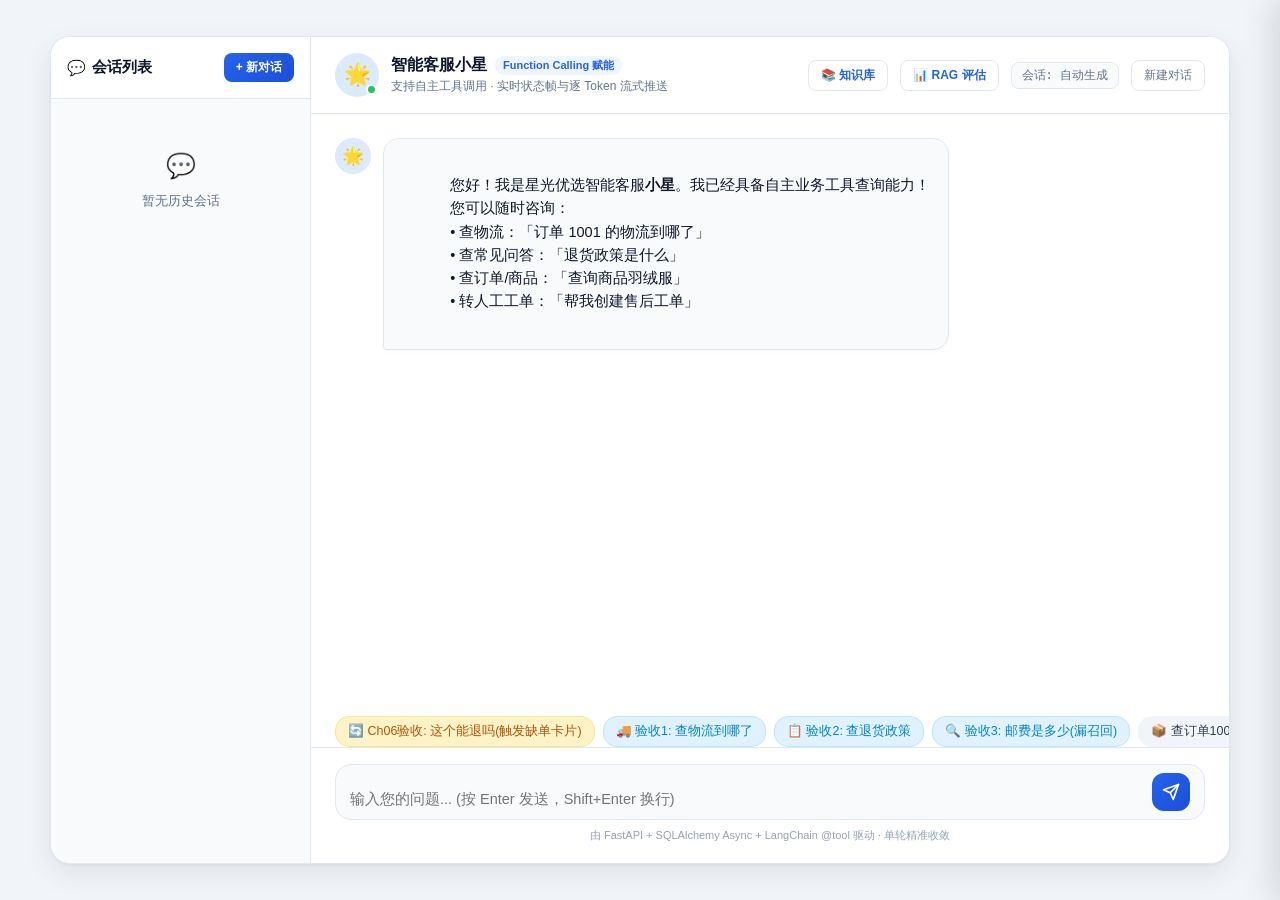
==== app/static/index.html @ e86d6a38 "fix(ui): use bot avatar for historical assistant messages in sidebar reload" ====
<!DOCTYPE html>
<html lang="zh-CN">
<head>
  <meta charset="UTF-8">
  <meta name="viewport" content="width=device-width, initial-scale=1.0">
  <title>星光优选 - 智能客服小星</title>
  <style>
    :root {
      --primary: #2563eb;
      --primary-gradient: linear-gradient(135deg, #2563eb 0%, #1d4ed8 100%);
      --user-bubble: linear-gradient(135deg, #3b82f6 0%, #1d4ed8 100%);
      --bg-color: #f1f5f9;
      --card-bg: #ffffff;
      --text-main: #0f172a;
      --text-muted: #64748b;
      --border-color: #e2e8f0;
      --avatar-bot: #dbeafe;
      --avatar-user: #e0e7ff;
    }

    * {
      box-sizing: border-box;
      margin: 0;
      padding: 0;
    }

    body {
      font-family: -apple-system, BlinkMacSystemFont, "Segoe UI", Roboto, "Helvetica Neue", Arial, sans-serif;
      background-color: var(--bg-color);
      color: var(--text-main);
      display: flex;
      justify-content: center;
      align-items: center;
      min-height: 100vh;
      padding: 16px;
    }

    /* 聊天主视窗容器 - Flex 双栏弹性结构 */
    .chat-card {
      width: 100%;
      max-width: 1180px;
      height: 92vh;
      background: var(--card-bg);
      border-radius: 20px;
      box-shadow: 0 10px 30px rgba(0, 0, 0, 0.08), 0 1px 3px rgba(0, 0, 0, 0.05);
      display: flex;
      flex-direction: row;
      overflow: hidden;
      border: 1px solid var(--border-color);
    }

    /* 左侧会话侧栏 */
    .session-sidebar {
      width: 260px;
      min-width: 260px;
      max-width: 260px;
      height: 100%;
      background: #f8fafc;
      border-right: 1px solid var(--border-color);
      display: flex;
      flex-direction: column;
      overflow: hidden;
    }

    .sidebar-header {
      padding: 16px;
      background: #ffffff;
      border-bottom: 1px solid var(--border-color);
      display: flex;
      align-items: center;
      justify-content: space-between;
      gap: 8px;
    }

    .sidebar-title {
      font-size: 15px;
      font-weight: 700;
      color: var(--text-main);
      display: flex;
      align-items: center;
      gap: 6px;
    }

    .btn-new-chat {
      background: var(--primary-gradient);
      color: #ffffff;
      border: none;
      padding: 6px 12px;
      border-radius: 8px;
      font-size: 12px;
      font-weight: 600;
      cursor: pointer;
      display: inline-flex;
      align-items: center;
      gap: 4px;
      transition: all 0.2s ease;
      white-space: nowrap;
    }

    .btn-new-chat:hover {
      opacity: 0.92;
      transform: translateY(-1px);
    }

    .session-list {
      flex: 1;
      overflow-y: auto;
      padding: 12px 10px;
      display: flex;
      flex-direction: column;
      gap: 8px;
    }

    .session-item {
      padding: 10px 12px;
      border-radius: 10px;
      background: #ffffff;
      border: 1px solid var(--border-color);
      cursor: pointer;
      transition: all 0.2s ease;
      display: flex;
      flex-direction: column;
      gap: 5px;
      user-select: none;
    }

    .session-item:hover {
      border-color: #cbd5e1;
      background: #f1f5f9;
    }

    .session-item.active {
      border-color: var(--primary);
      background: #eff6ff;
      box-shadow: 0 0 0 1.5px var(--primary);
    }

    .session-item-header {
      display: flex;
      align-items: center;
      justify-content: space-between;
      gap: 6px;
    }

    .session-item-title {
      font-size: 13px;
      font-weight: 600;
      color: var(--text-main);
      overflow: hidden;
      text-overflow: ellipsis;
      white-space: nowrap;
      flex: 1;
    }

    .session-item.active .session-item-title {
      color: var(--primary);
    }

    .summary-badge {
      display: inline-flex;
      align-items: center;
      font-size: 10.5px;
      padding: 1px 5px;
      background: #fef3c7;
      color: #b45309;
      border: 1px solid #fde68a;
      border-radius: 4px;
      font-weight: 600;
      white-space: nowrap;
    }

    .session-item-time {
      font-size: 11px;
      color: var(--text-muted);
      display: flex;
      align-items: center;
      justify-content: space-between;
    }

    .session-empty-hint {
      text-align: center;
      color: var(--text-muted);
      font-size: 12.5px;
      padding: 36px 12px;
      line-height: 1.6;
    }

    /* 右侧主聊天视窗 */
    .chat-main {
      flex: 1;
      min-width: 0;
      display: flex;
      flex-direction: column;
      height: 100%;
      overflow: hidden;
      background: var(--card-bg);
    }

    @media (max-width: 768px) {
      .session-sidebar {
        display: none;
      }
    }

    /* 顶栏 Header */
    .chat-header {
      padding: 16px 24px;
      background: #ffffff;
      border-bottom: 1px solid var(--border-color);
      display: flex;
      align-items: center;
      justify-content: space-between;
      z-index: 10;
    }

    .bot-info {
      display: flex;
      align-items: center;
      gap: 12px;
    }

    .avatar-wrapper {
      position: relative;
    }

    .avatar {
      width: 44px;
      height: 44px;
      border-radius: 50%;
      background: var(--avatar-bot);
      display: flex;
      align-items: center;
      justify-content: center;
      font-size: 22px;
      user-select: none;
    }

    .online-indicator {
      position: absolute;
      bottom: 2px;
      right: 2px;
      width: 11px;
      height: 11px;
      background: #22c55e;
      border: 2px solid #ffffff;
      border-radius: 50%;
    }

    .title-area h1 {
      font-size: 16px;
      font-weight: 700;
      color: var(--text-main);
      display: flex;
      align-items: center;
      gap: 8px;
    }

    .badge {
      font-size: 11px;
      background: #eff6ff;
      color: var(--primary);
      padding: 2px 8px;
      border-radius: 12px;
      font-weight: 600;
    }

    .status-text {
      font-size: 12px;
      color: var(--text-muted);
      margin-top: 2px;
    }

    .header-actions {
      display: flex;
      align-items: center;
      gap: 12px;
    }

    .session-badge {
      font-size: 12px;
      color: var(--text-muted);
      background: #f8fafc;
      padding: 4px 10px;
      border-radius: 8px;
      border: 1px solid var(--border-color);
      font-family: monospace;
    }

    .btn-reset {
      background: transparent;
      border: 1px solid var(--border-color);
      color: var(--text-muted);
      padding: 6px 12px;
      border-radius: 8px;
      font-size: 12px;
      cursor: pointer;
      transition: all 0.2s;
    }

    .btn-reset:hover {
      background: #f1f5f9;
      color: #ef4444;
      border-color: #fca5a5;
    }

    /* 消息流区域 */
    .chat-messages {
      flex: 1;
      padding: 24px;
      overflow-y: auto;
      display: flex;
      flex-direction: column;
      gap: 20px;
      scroll-behavior: smooth;
    }

    /* 气泡组件 */
    .msg-row {
      display: flex;
      gap: 12px;
      max-width: 85%;
      animation: fadeIn 0.25s ease-out forwards;
    }

    .msg-row.user {
      align-self: flex-end;
      flex-direction: row-reverse;
    }

    .msg-row.bot {
      align-self: flex-start;
    }

    .msg-content {
      padding: 12px 18px;
      border-radius: 16px;
      font-size: 14.5px;
      line-height: 1.6;
      word-break: break-word;
      white-space: pre-wrap;
      position: relative;
    }

    .msg-row.user .msg-content {
      background: var(--user-bubble);
      color: #ffffff;
      border-bottom-right-radius: 4px;
      box-shadow: 0 4px 12px rgba(37, 99, 235, 0.2);
    }

    .msg-row.bot .msg-content {
      background: #f8fafc;
      color: var(--text-main);
      border: 1px solid #e2e8f0;
      border-bottom-left-radius: 4px;
      box-shadow: 0 2px 6px rgba(0, 0, 0, 0.02);
      min-width: 160px;
    }

    /* 工具轨迹徽章 Tool Badges */
    .tool-badge-container {
      margin-bottom: 10px;
    }

    .tool-badge {
      display: inline-flex;
      align-items: center;
      gap: 6px;
      font-size: 12px;
      padding: 4px 10px;
      border-radius: 20px;
      font-weight: 500;
      transition: all 0.3s ease;
    }

    .tool-badge.loading {
      background: #eff6ff;
      color: #1d4ed8;
      border: 1px solid #bfdbfe;
      animation: pulseGlow 1.5s infinite alternate;
    }

    .tool-badge.completed {
      background: #f0fdf4;
      color: #166534;
      border: 1px solid #bbf7d0;
    }

    .tool-badge.failed {
      background: #fef2f2;
      color: #991b1b;
      border: 1px solid #fecaca;
    }

    .tool-spinner {
      width: 12px;
      height: 12px;
      border: 2px solid #bfdbfe;
      border-top-color: #2563eb;
      border-radius: 50%;
      animation: spin 0.8s linear infinite;
    }

    @keyframes spin {
      to { transform: rotate(360deg); }
    }

    @keyframes pulseGlow {
      from { box-shadow: 0 0 0 0 rgba(59, 130, 246, 0.2); }
      to { box-shadow: 0 0 8px 2px rgba(59, 130, 246, 0.3); }
    }

    /* 打字机光标效果 */
    .typing-cursor {
      display: inline-block;
      width: 2px;
      height: 15px;
      vertical-align: -2px;
      background: var(--primary);
      margin-left: 3px;
      animation: blink 0.8s infinite;
    }

    @keyframes blink {
      0%, 100% { opacity: 1; }
      50% { opacity: 0; }
    }

    @keyframes fadeIn {
      from { opacity: 0; transform: translateY(6px); }
      to { opacity: 1; transform: translateY(0); }
    }

    /* 思考中小圆点动画 */
    .typing-indicator {
      display: inline-flex;
      align-items: center;
      gap: 4px;
      padding: 4px 8px;
    }

    .typing-indicator span {
      width: 6px;
      height: 6px;
      background: #94a3b8;
      border-radius: 50%;
      animation: bounce 1.2s infinite ease-in-out;
    }

    .typing-indicator span:nth-child(2) { animation-delay: 0.2s; }
    .typing-indicator span:nth-child(3) { animation-delay: 0.4s; }

    @keyframes bounce {
      0%, 80%, 100% { transform: translateY(0); }
      40% { transform: translateY(-6px); }
    }

    /* 快捷提问胶囊 */
    .quick-chips-container {
      padding: 8px 24px 0;
      display: flex;
      gap: 8px;
      overflow-x: auto;
      scrollbar-width: none;
    }
    .quick-chips-container::-webkit-scrollbar { display: none; }

    .chip-btn {
      background: #f1f5f9;
      color: #334155;
      font-size: 12.5px;
      padding: 6px 12px;
      border-radius: 14px;
      border: 1px solid transparent;
      cursor: pointer;
      white-space: nowrap;
      transition: all 0.2s;
    }

    .chip-btn:hover {
      background: #e2e8f0;
      border-color: #cbd5e1;
      color: var(--primary);
    }

    .chip-btn.highlight {
      background: #e0f2fe;
      border-color: #bae6fd;
      color: #0284c7;
      font-weight: 500;
    }

    /* 底部输入框 */
    .chat-footer {
      padding: 16px 24px 20px;
      background: #ffffff;
      border-top: 1px solid var(--border-color);
    }

    .input-wrapper {
      display: flex;
      align-items: flex-end;
      gap: 12px;
      background: #f8fafc;
      border: 1.5px solid var(--border-color);
      border-radius: 16px;
      padding: 8px 14px;
      transition: border-color 0.2s, box-shadow 0.2s;
    }

    .input-wrapper:focus-within {
      border-color: var(--primary);
      box-shadow: 0 0 0 3px rgba(37, 99, 235, 0.12);
      background: #ffffff;
    }

    textarea#user-input {
      flex: 1;
      border: none;
      background: transparent;
      outline: none;
      font-size: 14.5px;
      line-height: 1.5;
      max-height: 120px;
      resize: none;
      color: var(--text-main);
      font-family: inherit;
    }

    button#btn-send {
      background: var(--primary-gradient);
      color: #ffffff;
      border: none;
      border-radius: 12px;
      width: 38px;
      height: 38px;
      display: flex;
      align-items: center;
      justify-content: center;
      cursor: pointer;
      transition: transform 0.15s, opacity 0.2s;
      flex-shrink: 0;
    }

    button#btn-send:hover:not(:disabled) {
      transform: translateY(-1px);
    }

    button#btn-send:disabled {
      opacity: 0.5;
      cursor: not-allowed;
    }

    .footer-tip {
      font-size: 11px;
      color: #94a3b8;
      margin-top: 8px;
      text-align: center;
    }

    /* 引用角标 */
    .cite-pill {
      display: inline-flex;
      align-items: center;
      justify-content: center;
      font-size: 11px;
      line-height: 1.2;
      padding: 1px 5px;
      margin: 0 2px;
      border-radius: 4px;
      background: #eff6ff;
      color: var(--primary);
      border: 1px solid #bfdbfe;
      font-weight: 600;
      cursor: pointer;
      vertical-align: super;
      transition: all 0.15s ease;
    }
    .cite-pill:hover {
      background: var(--primary);
      color: #ffffff;
      border-color: #1d4ed8;
      transform: translateY(-1px);
    }

    /* 引用抽屉与蒙层 */
    .citation-overlay {
      position: fixed;
      top: 0;
      left: 0;
      width: 100vw;
      height: 100vh;
      background: rgba(15, 23, 42, 0.4);
      backdrop-filter: blur(4px);
      z-index: 100;
      opacity: 0;
      visibility: hidden;
      transition: opacity 0.25s ease, visibility 0.25s ease;
    }
    .citation-overlay.open {
      opacity: 1;
      visibility: visible;
    }

    .citation-drawer {
      position: fixed;
      top: 0;
      right: 0;
      width: 100%;
      max-width: 440px;
      height: 100vh;
      background: #ffffff;
      box-shadow: -8px 0 30px rgba(0, 0, 0, 0.12);
      z-index: 101;
      transform: translateX(100%);
      transition: transform 0.3s cubic-bezier(0.16, 1, 0.3, 1);
      display: flex;
      flex-direction: column;
      overflow: hidden;
    }
    .citation-drawer.open {
      transform: translateX(0);
    }

    .drawer-header {
      padding: 18px 20px;
      border-bottom: 1px solid var(--border-color);
      display: flex;
      align-items: center;
      justify-content: space-between;
      background: #f8fafc;
    }
    .drawer-title {
      display: flex;
      align-items: center;
      gap: 8px;
    }
    .drawer-title h3 {
      font-size: 16px;
      font-weight: 700;
      color: var(--text-main);
    }
    .btn-drawer-close {
      background: transparent;
      border: none;
      font-size: 24px;
      color: var(--text-muted);
      cursor: pointer;
      line-height: 1;
      padding: 2px 6px;
      border-radius: 6px;
      transition: all 0.2s;
    }
    .btn-drawer-close:hover {
      background: #e2e8f0;
      color: var(--text-main);
    }

    .drawer-body {
      flex: 1;
      padding: 20px;
      overflow-y: auto;
      display: flex;
      flex-direction: column;
      gap: 16px;
    }

    .cite-card-section {
      background: #f8fafc;
      border: 1px solid var(--border-color);
      border-radius: 12px;
      padding: 14px;
    }
    .cite-badge-header {
      display: flex;
      align-items: center;
      justify-content: space-between;
      margin-bottom: 10px;
    }
    .cite-n-badge {
      display: inline-block;
      background: var(--primary);
      color: #ffffff;
      font-size: 12px;
      font-weight: 700;
      padding: 3px 10px;
      border-radius: 12px;
    }
    .cite-category-tag {
      font-size: 11px;
      background: #e0f2fe;
      color: #0369a1;
      padding: 2px 8px;
      border-radius: 8px;
      font-weight: 500;
    }
    .cite-meta-row {
      font-size: 12px;
      color: var(--text-muted);
      margin-bottom: 8px;
      display: flex;
      align-items: flex-start;
      gap: 6px;
      word-break: break-all;
    }
    .cite-meta-label {
      font-weight: 600;
      color: #475569;
      flex-shrink: 0;
    }
    .cite-text-block {
      background: #ffffff;
      border: 1px solid #e2e8f0;
      border-radius: 8px;
      padding: 10px 12px;
      font-size: 13.5px;
      line-height: 1.6;
      color: #1e293b;
      white-space: pre-wrap;
      word-break: break-word;
    }

    /* 满意度反馈栏 */
    .feedback-bar {
      display: flex;
      align-items: center;
      gap: 6px;
      margin-top: 10px;
      padding-top: 6px;
      border-top: 1px dashed #e2e8f0;
    }
    .btn-fb-thumb {
      background: #f1f5f9;
      border: 1px solid #e2e8f0;
      border-radius: 6px;
      padding: 3px 8px;
      font-size: 13px;
      cursor: pointer;
      transition: all 0.2s ease;
      display: inline-flex;
      align-items: center;
      justify-content: center;
      color: #475569;
    }
    .btn-fb-thumb:hover:not(:disabled) {
      background: #e2e8f0;
      transform: scale(1.08);
    }
    .btn-fb-thumb.active-up {
      background: #eff6ff;
      border-color: #3b82f6;
      color: #2563eb;
      font-weight: bold;
    }
    .btn-fb-thumb.active-down {
      background: #fef2f2;
      border-color: #f87171;
      color: #ef4444;
      font-weight: bold;
    }
    .btn-fb-thumb:disabled {
      cursor: default;
      opacity: 0.85;
    }
    .fb-tip {
      font-size: 11px;
      color: #94a3b8;
      margin-left: 6px;
      transition: opacity 0.2s ease;
    }

    /* 建议操作按钮容器与解耦按钮 */
    .action-buttons-container {
      display: flex;
      gap: 8px;
      margin-top: 10px;
      flex-wrap: wrap;
    }

    .btn-action {
      display: inline-flex;
      align-items: center;
      gap: 6px;
      padding: 6px 14px;
      border-radius: 16px;
      font-size: 13px;
      font-weight: 500;
      cursor: pointer;
      border: 1px solid transparent;
      transition: all 0.2s ease;
      user-select: none;
    }

    .btn-action-agent {
      background: #eff6ff;
      color: #2563eb;
      border-color: #bfdbfe;
    }

    .btn-action-agent:hover:not(:disabled) {
      background: #dbeafe;
      border-color: #93c5fd;
      transform: translateY(-1px);
      box-shadow: 0 2px 6px rgba(37, 99, 235, 0.15);
    }

    .btn-action-ticket {
      background: #f0fdf4;
      color: #16a34a;
      border-color: #bbf7d0;
    }

    .btn-action-ticket:hover:not(:disabled) {
      background: #dcfce7;
      border-color: #86efac;
      transform: translateY(-1px);
      box-shadow: 0 2px 6px rgba(22, 163, 74, 0.15);
    }

    .btn-action.btn-disabled,
    .btn-action:disabled {
      opacity: 0.55;
      cursor: not-allowed;
      pointer-events: none;
      transform: none !important;
      box-shadow: none !important;
    }

    .btn-action-refund {
      background: #fff7ed;
      color: #c2410c;
      border-color: #ffedd5;
    }

    .btn-action-refund:hover:not(:disabled) {
      background: #ffedd5;
      border-color: #fed7aa;
      transform: translateY(-1px);
      box-shadow: 0 2px 6px rgba(194, 65, 12, 0.15);
    }

    /* 订单选择卡片容器 */
    .order-selector-container {
      display: flex;
      flex-direction: column;
      gap: 8px;
      margin: 10px 0 6px 0;
      animation: fadeIn 0.25s ease-out forwards;
    }

    .order-cards-list {
      display: flex;
      flex-direction: column;
      gap: 8px;
    }

    .order-card-item {
      background: #ffffff;
      border: 1.5px solid #e2e8f0;
      border-radius: 12px;
      padding: 10px 14px;
      cursor: pointer;
      transition: all 0.2s cubic-bezier(0.4, 0, 0.2, 1);
      display: flex;
      justify-content: space-between;
      align-items: center;
      text-align: left;
      box-shadow: 0 1px 3px rgba(0, 0, 0, 0.02);
      user-select: none;
    }

    .order-card-item:hover:not(.disabled) {
      border-color: var(--primary);
      background: #f8faff;
      transform: translateY(-1px);
      box-shadow: 0 4px 12px rgba(37, 99, 235, 0.08);
    }

    .order-card-item.selected {
      border-color: #2563eb;
      background: #eff6ff;
      cursor: default;
      box-shadow: 0 0 0 2px rgba(37, 99, 235, 0.15);
    }

    .order-card-item.disabled {
      opacity: 0.55;
      cursor: not-allowed;
      pointer-events: none;
      background: #f8fafc;
    }

    .order-card-left {
      display: flex;
      flex-direction: column;
      gap: 3px;
    }

    .order-card-header {
      display: flex;
      align-items: center;
      gap: 8px;
    }

    .order-card-id {
      font-family: monospace;
      font-weight: 700;
      font-size: 13px;
      color: #1e293b;
      background: #f1f5f9;
      padding: 1px 6px;
      border-radius: 6px;
    }

    .order-card-tag {
      font-size: 11px;
      padding: 1px 7px;
      border-radius: 10px;
      font-weight: 600;
    }
    .order-tag-shipped { background: #dbeafe; color: #1e40af; }
    .order-tag-pending { background: #fef3c7; color: #92400e; }
    .order-tag-completed { background: #dcfce7; color: #166534; }
    .order-tag-default { background: #f1f5f9; color: #475569; }

    .order-card-title {
      font-size: 14px;
      font-weight: 600;
      color: #0f172a;
    }

    .order-card-time {
      font-size: 11px;
      color: #94a3b8;
    }

    .order-card-right {
      display: flex;
      flex-direction: column;
      align-items: flex-end;
      gap: 6px;
    }

    .order-card-price {
      font-size: 14px;
      font-weight: 700;
      color: #dc2626;
    }

    .btn-select-order {
      font-size: 12px;
      padding: 3px 10px;
      border-radius: 10px;
      background: #eff6ff;
      color: var(--primary);
      border: 1px solid #bfdbfe;
      cursor: pointer;
      font-weight: 500;
      transition: all 0.15s ease;
    }
    .order-card-item:hover:not(.disabled) .btn-select-order {
      background: var(--primary);
      color: #ffffff;
      border-color: var(--primary);
    }
    .order-card-item.selected .btn-select-order {
      background: #22c55e;
      color: #ffffff;
      border-color: #22c55e;
    }

    /* 退款弹窗 Modal */
    .refund-modal-overlay {
      position: fixed;
      top: 0;
      left: 0;
      width: 100vw;
      height: 100vh;
      background: rgba(15, 23, 42, 0.45);
      backdrop-filter: blur(4px);
      z-index: 120;
      display: flex;
      align-items: center;
      justify-content: center;
      opacity: 0;
      visibility: hidden;
      transition: opacity 0.25s ease, visibility 0.25s ease;
    }

    .refund-modal-overlay.open {
      opacity: 1;
      visibility: visible;
    }

    .refund-modal {
      background: #ffffff;
      border-radius: 18px;
      width: 90%;
      max-width: 480px;
      box-shadow: 0 20px 40px rgba(0, 0, 0, 0.18);
      overflow: hidden;
      transform: translateY(12px) scale(0.97);
      transition: transform 0.25s cubic-bezier(0.16, 1, 0.3, 1);
      border: 1px solid var(--border-color);
    }

    .refund-modal-overlay.open .refund-modal {
      transform: translateY(0) scale(1);
    }

    .refund-modal-header {
      padding: 16px 20px;
      background: #f8fafc;
      border-bottom: 1px solid var(--border-color);
      display: flex;
      align-items: center;
      justify-content: space-between;
    }

    .refund-modal-title {
      font-size: 16px;
      font-weight: 700;
      color: #0f172a;
      display: flex;
      align-items: center;
      gap: 8px;
    }

    .refund-modal-body {
      padding: 20px;
      display: flex;
      flex-direction: column;
      gap: 16px;
    }

    .refund-form-group {
      display: flex;
      flex-direction: column;
      gap: 6px;
    }

    .refund-form-label {
      font-size: 13px;
      font-weight: 600;
      color: #334155;
    }

    .refund-form-input, .refund-form-select, .refund-form-textarea {
      width: 100%;
      padding: 9px 12px;
      border: 1.5px solid var(--border-color);
      border-radius: 10px;
      font-size: 14px;
      color: var(--text-main);
      background: #ffffff;
      outline: none;
      font-family: inherit;
      transition: border-color 0.2s, box-shadow 0.2s;
    }

    .refund-form-input:focus, .refund-form-select:focus, .refund-form-textarea:focus {
      border-color: var(--primary);
      box-shadow: 0 0 0 3px rgba(37, 99, 235, 0.12);
    }

    .refund-form-input:disabled, .refund-form-input[readonly] {
      background: #f1f5f9;
      color: #475569;
      cursor: default;
    }

    .refund-modal-footer {
      padding: 14px 20px;
      background: #f8fafc;
      border-top: 1px solid var(--border-color);
      display: flex;
      justify-content: flex-end;
      gap: 10px;
    }

    .btn-modal-cancel {
      padding: 7px 16px;
      border-radius: 10px;
      border: 1px solid var(--border-color);
      background: #ffffff;
      color: #64748b;
      font-size: 13.5px;
      cursor: pointer;
      transition: background 0.15s;
    }
    .btn-modal-cancel:hover {
      background: #f1f5f9;
      color: #334155;
    }

    .btn-modal-submit {
      padding: 7px 18px;
      border-radius: 10px;
      border: none;
      background: var(--primary-gradient);
      color: #ffffff;
      font-size: 13.5px;
      font-weight: 600;
      cursor: pointer;
      transition: opacity 0.15s, transform 0.15s;
    }
    .btn-modal-submit:hover:not(:disabled) {
      transform: translateY(-1px);
    }
    .btn-modal-submit:disabled {
      opacity: 0.6;
      cursor: not-allowed;
    }

    /* 系统通知提示 (居中浅灰) */
    .msg-row.system-hint {
      align-self: center;
      justify-content: center;
      max-width: 90%;
      margin: 4px 0;
    }

    .system-msg {
      font-size: 12px;
      color: #64748b;
      background: #f1f5f9;
      padding: 6px 16px;
      border-radius: 14px;
      border: 1px solid #e2e8f0;
      text-align: center;
      display: inline-block;
      line-height: 1.5;
    }
  </style>
</head>
<body>

  <div class="chat-card">
    <!-- 左侧会话侧栏 -->
    <aside class="session-sidebar" id="session-sidebar">
      <div class="sidebar-header">
        <div class="sidebar-title">
          <span>💬</span>
          <span>会话列表</span>
        </div>
        <button type="button" class="btn-new-chat" id="btnNewChat" title="开启新对话">+ 新对话</button>
      </div>
      <div class="session-list" id="sessionList">
        <div class="session-empty-hint">
          <div style="font-size:24px; margin-bottom:6px;">💬</div>
          暂无历史会话
        </div>
      </div>
    </aside>

    <!-- 右侧主聊天面板 -->
    <div class="chat-main">
      <!-- 头部信息 -->
      <header class="chat-header">
        <div class="bot-info">
          <div class="avatar-wrapper">
            <div class="avatar">🌟</div>
            <div class="online-indicator"></div>
          </div>
          <div class="title-area">
            <h1>智能客服小星 <span class="badge">Function Calling 赋能</span></h1>
            <div class="status-text">支持自主工具调用 · 实时状态帧与逐 Token 流式推送</div>
          </div>
        </div>
        <div class="header-actions">
          <a href="/kb" class="btn-reset" style="text-decoration:none; display:inline-flex; align-items:center; gap:4px; color:var(--primary); font-weight:600;" title="知识库管理工作台">📚 知识库</a>
          <a href="/rag-eval" class="btn-reset" style="text-decoration:none; display:inline-flex; align-items:center; gap:4px; color:var(--primary); font-weight:600;" title="RAG 质量评估工作台">📊 RAG 评估</a>
          <div class="session-badge" id="session-display">会话: 自动生成</div>
          <button class="btn-reset" id="btn-clear" title="开启全新会话">新建对话</button>
        </div>
      </header>

      <!-- 消息滚动流 -->
      <main class="chat-messages" id="messages-container">
        <!-- 欢迎卡片 -->
        <div class="msg-row bot">
          <div class="avatar" style="width:36px; height:36px; font-size:18px;">🌟</div>
          <div class="msg-content">
            您好！我是星光优选智能客服<strong>小星</strong>。我已经具备自主业务工具查询能力！
            您可以随时咨询：
            • 查物流：「订单 1001 的物流到哪了」
            • 查常见问答：「退货政策是什么」
            • 查订单/商品：「查询商品羽绒服」
            • 转人工工单：「帮我创建售后工单」
          </div>
        </div>
      </main>

      <!-- 快捷提问胶囊 -->
      <div class="quick-chips-container">
        <button class="chip-btn highlight" style="background:#fef3c7; border-color:#fde68a; color:#b45309;" onclick="sendQuickText('这个能退吗')">🔄 Ch06验收: 这个能退吗(触发缺单卡片)</button>
        <button class="chip-btn highlight" onclick="sendQuickText('订单 1001 的物流到哪了')">🚚 验收1: 查物流到哪了</button>
        <button class="chip-btn highlight" onclick="sendQuickText('退货政策是什么')">📋 验收2: 查退货政策</button>
        <button class="chip-btn highlight" onclick="sendQuickText('邮费是多少')">🔍 验收3: 邮费是多少(漏召回)</button>
        <button class="chip-btn" onclick="sendQuickText('查询订单 1001 的信息')">📦 查订单1001</button>
        <button class="chip-btn" onclick="sendQuickText('帮我创建售后工单，手机收到后外壳有划痕')">🎫 创建售后工单</button>
        <button class="chip-btn highlight" onclick="sendQuickText('我要投诉')">⚠️ 验收4: 我要投诉(建议操作)</button>
      </div>

      <!-- 底部输入栏 -->
      <footer class="chat-footer">
        <div class="input-wrapper">
          <textarea id="user-input" rows="1" placeholder="输入您的问题... (按 Enter 发送，Shift+Enter 换行)"></textarea>
          <button id="btn-send" title="发送提问">
            <svg width="18" height="18" viewBox="0 0 24 24" fill="none" stroke="currentColor" stroke-width="2.2" stroke-linecap="round" stroke-linejoin="round">
              <line x1="22" y1="2" x2="11" y2="13"></line>
              <polygon points="22 2 15 22 11 13 2 9 22 2"></polygon>
            </svg>
          </button>
        </div>
        <div class="footer-tip">由 FastAPI + SQLAlchemy Async + LangChain @tool 驱动 · 单轮精准收敛</div>
      </footer>
    </div>
  </div>

  <!-- 引用溯源侧滑抽屉 -->
  <div class="citation-overlay" id="citation-overlay" onclick="closeCitationDrawer()"></div>
  <div class="citation-drawer" id="citation-drawer">
    <div class="drawer-header">
      <div class="drawer-title">
        <span style="font-size: 20px;">📖</span>
        <h3>知识引用溯源详情</h3>
      </div>
      <button class="btn-drawer-close" onclick="closeCitationDrawer()" title="关闭抽屉">&times;</button>
    </div>
    <div class="drawer-body" id="citation-drawer-body">
      <!-- 动态插入引用内容 -->
    </div>
  </div>

  <!-- 退款申请弹窗 Modal -->
  <div class="refund-modal-overlay" id="refund-modal-overlay" onclick="closeRefundModalOnOverlay(event)">
    <div class="refund-modal" onclick="event.stopPropagation()">
      <div class="refund-modal-header">
        <div class="refund-modal-title">
          <span>📝</span>
          <span>申请售后退款</span>
        </div>
        <button class="btn-drawer-close" onclick="closeRefundModal()">&times;</button>
      </div>
      <div class="refund-modal-body">
        <div class="refund-form-group">
          <label class="refund-form-label">关联退款订单号</label>
          <input type="text" id="refund-modal-order-id" class="refund-form-input" readonly value="1001">
        </div>
        <div class="refund-form-group">
          <label class="refund-form-label">退款原因 <span style="color:#ef4444;">*</span></label>
          <select id="refund-modal-reason" class="refund-form-select">
            <option value="7天无理由退货">7天无理由退货</option>
            <option value="商品质量问题/破损">商品质量问题/破损</option>
            <option value="少件/漏发/错发">少件/漏发/错发</option>
            <option value="尺码/规格不合">尺码/规格不合</option>
            <option value="物流停滞想退款">物流停滞想退款</option>
          </select>
        </div>
        <div class="refund-form-group">
          <label class="refund-form-label">补充说明 (可选)</label>
          <textarea id="refund-modal-notes" class="refund-form-textarea" rows="3" placeholder="请描述具体退款原因或商品情况..."></textarea>
        </div>
      </div>
      <div class="refund-modal-footer">
        <button type="button" class="btn-modal-cancel" onclick="closeRefundModal()">取消</button>
        <button type="button" class="btn-modal-submit" id="btn-refund-submit" onclick="submitRefundModal()">确认提交</button>
      </div>
    </div>
  </div>

  <script>
    let currentConversationId = null;
    let isStreaming = false;
    let currentRefundOrderId = null;
    let activeRefundBtn = null;

    const messagesContainer = document.getElementById('messages-container');
    const userInput = document.getElementById('user-input');
    const btnSend = document.getElementById('btn-send');
    const sessionDisplay = document.getElementById('session-display');
    const btnClear = document.getElementById('btn-clear');
    const btnNewChat = document.getElementById('btnNewChat');
    const sessionListEl = document.getElementById('sessionList');

    const defaultWelcomeHtml = `
      <div class="msg-row bot">
        <div class="avatar" style="width:36px; height:36px; font-size:18px;">🌟</div>
        <div class="msg-content">
          您好！我是星光优选智能客服<strong>小星</strong>。我已经具备自主业务工具查询能力！
          您可以随时咨询：
          • 查物流：「订单 1001 的物流到哪了」
          • 查常见问答：「退货政策是什么」
          • 查订单/商品：「查询商品羽绒服」
          • 转人工工单：「帮我创建售后工单」
        </div>
      </div>
    `;

    function createNewChat() {
      currentConversationId = null;
      currentRefundOrderId = null;
      activeRefundBtn = null;
      sessionDisplay.innerText = '会话: 自动生成';
      messagesContainer.innerHTML = `
        <div class="msg-row bot">
          <div class="avatar" style="width:36px; height:36px; font-size:18px;">🌟</div>
          <div class="msg-content">
            已开启全新会话！我是星光优选客服<strong>小星</strong>，请问有什么可以帮您？
          </div>
        </div>
      `;
      document.querySelectorAll('.session-item').forEach(item => item.classList.remove('active'));
      userInput.focus();
    }

    if (btnNewChat) {
      btnNewChat.addEventListener('click', createNewChat);
    }
    btnClear.addEventListener('click', createNewChat);

    // 自动调整输入框高度
    userInput.addEventListener('input', () => {
      userInput.style.height = 'auto';
      userInput.style.height = Math.min(userInput.scrollHeight, 120) + 'px';
    });

    // Enter 发送，Shift+Enter 换行
    userInput.addEventListener('keydown', (e) => {
      if (e.key === 'Enter' && !e.shiftKey) {
        e.preventDefault();
        sendMessage();
      }
    });

    btnSend.addEventListener('click', sendMessage);

    function formatSessionTime(isoString) {
      if (!isoString) return '';
      try {
        const d = new Date(isoString);
        if (isNaN(d.getTime())) return isoString;
        const now = new Date();
        const isToday = d.toDateString() === now.toDateString();
        const pad = (n) => n < 10 ? '0' + n : n;
        const timeStr = `${pad(d.getHours())}:${pad(d.getMinutes())}`;
        if (isToday) return timeStr;
        return `${pad(d.getMonth() + 1)}-${pad(d.getDate())} ${timeStr}`;
      } catch (e) {
        return isoString;
      }
    }

    async function loadSessions(activeId = null) {
      const sessionList = document.getElementById('sessionList');
      if (!sessionList) return;
      try {
        const res = await fetch('/api/conversations');
        if (!res.ok) {
          throw new Error('HTTP ' + res.status);
        }
        const sessions = await res.json();
        if (!sessions || sessions.length === 0) {
          sessionList.innerHTML = `
            <div class="session-empty-hint">
              <div style="font-size:24px; margin-bottom:6px;">💬</div>
              暂无历史会话
            </div>
          `;
          return;
        }

        const targetActiveId = activeId !== null ? activeId : currentConversationId;
        sessionList.innerHTML = sessions.map(s => {
          const isActive = targetActiveId && String(s.id) === String(targetActiveId);
          const title = escapeHtml(s.title || '新会话');
          const timeStr = formatSessionTime(s.updated_at || s.created_at);
          const summaryBadgeHtml = s.has_summary ? `<span class="summary-badge">[已摘要]</span>` : '';
          return `
            <div class="session-item ${isActive ? 'active' : ''}" data-id="${s.id}" onclick="selectSession(${s.id})">
              <div class="session-item-header">
                <span class="session-item-title" title="${title}">${title}</span>
                ${summaryBadgeHtml}
              </div>
              <div class="session-item-time">
                <span>#${s.id}</span>
                <span>${escapeHtml(timeStr)}</span>
              </div>
            </div>
          `;
        }).join('');
      } catch (err) {
        console.warn('获取历史会话失败，静默降级:', err);
        sessionList.innerHTML = `
          <div class="session-empty-hint">
            <div style="font-size:24px; margin-bottom:6px;">💬</div>
            暂无历史会话
          </div>
        `;
      }
    }

    async function selectSession(conversationId) {
      if (isStreaming) return;
      currentConversationId = conversationId;
      sessionDisplay.innerText = '会话: #' + conversationId;

      document.querySelectorAll('.session-item').forEach(item => {
        if (String(item.getAttribute('data-id')) === String(conversationId)) {
          item.classList.add('active');
        } else {
          item.classList.remove('active');
        }
      });

      messagesContainer.innerHTML = `
        <div class="msg-row system-hint">
          <div class="system-msg">正在加载会话 #${conversationId} 历史消息...</div>
        </div>
      `;

      try {
        const res = await fetch(`/api/conversations/${conversationId}/messages`);
        if (!res.ok) {
          throw new Error('HTTP ' + res.status);
        }
        const messages = await res.json();
        renderConversationMessages(messages);
      } catch (err) {
        console.warn('获取会话历史消息失败:', err);
        messagesContainer.innerHTML = `
          <div class="msg-row system-hint">
            <div class="system-msg">加载历史消息失败: ${escapeHtml(err.message)}</div>
          </div>
        `;
      } finally {
        userInput.focus();
      }
    }

    function renderConversationMessages(messages) {
      messagesContainer.innerHTML = '';
      if (!messages || messages.length === 0) {
        messagesContainer.innerHTML = defaultWelcomeHtml;
        return;
      }

      for (const m of messages) {
        if (m.role === 'user') {
          appendUserMessage(m.content || '');
        } else if (m.role === 'assistant') {
          if (m.tool_calls && Array.isArray(m.tool_calls) && m.tool_calls.length > 0) {
            for (const call of m.tool_calls) {
              const callName = call.name || '业务工具';
              const row = document.createElement('div');
              row.className = 'msg-row bot';
              row.innerHTML = `
                <div class="avatar" style="width:36px; height:36px; font-size:18px;">🌟</div>
                <div class="msg-content">
                  <div class="tool-badge-container">
                    <div class="tool-badge completed">
                      <span>📦 已调用工具: <strong>${escapeHtml(callName)}</strong></span>
                      <span style="opacity:0.8; font-size:11px;">[已执行]</span>
                    </div>
                  </div>
                </div>
              `;
              messagesContainer.appendChild(row);
            }
          }
          if (m.content) {
            appendAssistantMessage(m.content, '🌟');
          }
        } else if (m.role === 'tool') {
          const row = document.createElement('div');
          row.className = 'msg-row bot';
          row.innerHTML = `
            <div class="avatar" style="width:36px; height:36px; font-size:18px;">🔧</div>
            <div class="msg-content" style="background:#f1f5f9; font-family:monospace; font-size:12px;">
              <div style="font-weight:600; margin-bottom:4px; color:#475569;">⚙️ 工具返回结果:</div>
              <div style="white-space:pre-wrap; word-break:break-all;">${escapeHtml(m.content || '')}</div>
            </div>
          `;
          messagesContainer.appendChild(row);
        } else if (m.role === 'system') {
          appendSystemMessage(m.content || '');
        }
      }
      scrollToBottom();
    }

    function sendQuickText(text) {
      if (isStreaming) return;
      userInput.value = text;
      sendMessage();
    }

    function scrollToBottom() {
      messagesContainer.scrollTop = messagesContainer.scrollHeight;
    }

    function appendUserMessage(text) {
      const row = document.createElement('div');
      row.className = 'msg-row user';
      row.innerHTML = `<div class="msg-content">${escapeHtml(text)}</div>`;
      messagesContainer.appendChild(row);
      scrollToBottom();
    }

    function appendSystemMessage(text) {
      const row = document.createElement('div');
      row.className = 'msg-row system-hint';
      row.innerHTML = `<div class="system-msg">${escapeHtml(text)}</div>`;
      messagesContainer.appendChild(row);
      scrollToBottom();
    }

    function appendAssistantMessage(text, avatarChar = '🐱') {
      const row = document.createElement('div');
      row.className = 'msg-row bot';

      const avatar = document.createElement('div');
      avatar.className = 'avatar';
      avatar.style.cssText = 'width:36px; height:36px; font-size:18px;';
      avatar.innerText = avatarChar;

      const content = document.createElement('div');
      content.className = 'msg-content';
      content.innerHTML = `<div class="text-body">${renderContentWithCitations(text)}</div>`;

      row.appendChild(avatar);
      row.appendChild(content);
      messagesContainer.appendChild(row);
      scrollToBottom();
      return content;
    }

    function createBotPlaceholder() {
      const row = document.createElement('div');
      row.className = 'msg-row bot';

      const avatar = document.createElement('div');
      avatar.className = 'avatar';
      avatar.style.cssText = 'width:36px; height:36px; font-size:18px;';
      avatar.innerText = '🌟';

      const content = document.createElement('div');
      content.className = 'msg-content';
      content.innerHTML = `
        <div class="tool-badge-container" style="display:none;"></div>
        <div class="text-body">
          <span class="typing-indicator">
            <span></span><span></span><span></span>
          </span>
        </div>
      `;

      row.appendChild(avatar);
      row.appendChild(content);
      messagesContainer.appendChild(row);
      scrollToBottom();
      return content;
    }

    async function sendMessage() {
      const text = userInput.value.trim();
      if (!text || isStreaming) return;

      // 提取提问中可能包含的订单号 (如 退款订单: 1001 或 订单1001)
      const orderMatch = text.match(/\b(100[1-9])\b/);
      if (orderMatch) {
        currentRefundOrderId = orderMatch[1];
      }

      appendUserMessage(text);
      userInput.value = '';
      userInput.style.height = 'auto';

      isStreaming = true;
      btnSend.disabled = true;

      const botContentEl = createBotPlaceholder();
      const toolContainer = botContentEl.querySelector('.tool-badge-container');
      const textBody = botContentEl.querySelector('.text-body');

      let fullText = '';
      let hasReceivedFirstToken = false;

      try {
        const payload = {
          message: text
        };
        if (currentConversationId) {
          payload.conversation_id = currentConversationId;
        }

        const response = await fetch('/api/chat/stream', {
          method: 'POST',
          headers: {
            'Content-Type': 'application/json'
          },
          body: JSON.stringify(payload)
        });

        if (!response.ok) {
          throw new Error('网络请求异常: ' + response.statusText);
        }

        const reader = response.body.getReader();
        const decoder = new TextDecoder('utf-8');
        let buffer = '';

        while (true) {
          const { done, value } = await reader.read();
          if (done) break;

          buffer += decoder.decode(value, { stream: true });
          const parts = buffer.split('\n\n');
          buffer = parts.pop(); // 保留未闭合块

          for (const part of parts) {
            const trimmed = part.trim();
            if (!trimmed || !trimmed.startsWith('data:')) continue;

            const dataStr = trimmed.replace(/^data:\s*/, '');
            if (dataStr === '[DONE]') {
              break;
            }

            try {
              const data = JSON.parse(dataStr);

              // 记录会话 ID
              if (data.conversation_id) {
                const isNewConv = currentConversationId !== data.conversation_id;
                currentConversationId = data.conversation_id;
                sessionDisplay.innerText = '会话: #' + currentConversationId;
                if (isNewConv) {
                  loadSessions(currentConversationId);
                }
              }

              // 事件分流处理
              if (data.event_type === 'order_selector') {
                renderOrderSelectorCards(botContentEl, data.orders || []);
              } else if (data.event_type === 'citations') {
                botContentEl._citations = data.citations || [];
                console.log('Received citations snapshot:', botContentEl._citations);
              } else if (data.event_type === 'actions') {
                renderActionButtons(botContentEl, data.actions || []);
              } else if (data.event_type === 'tool_start') {
                toolContainer.style.display = 'block';
                const label = data.tool_label || data.tool_name;
                toolContainer.innerHTML = `
                  <div class="tool-badge loading">
                    <div class="tool-spinner"></div>
                    <span>⚡ 正在调用工具: <strong>${escapeHtml(label)}</strong> (${escapeHtml(data.tool_name)}) ...</span>
                  </div>
                `;
                scrollToBottom();
              } else if (data.event_type === 'tool_end') {
                toolContainer.style.display = 'block';
                const statusIcon = data.success ? '📦' : '⚠️';
                const statusText = data.success ? '调用成功' : '调用异常';
                const badgeClass = data.success ? 'completed' : 'failed';
                toolContainer.innerHTML = `
                  <div class="tool-badge ${badgeClass}">
                    <span>${statusIcon} 已调用工具: <strong>${escapeHtml(data.tool_name)}</strong></span>
                    <span style="opacity:0.8; font-size:11px;">[${statusText}]</span>
                  </div>
                `;
                scrollToBottom();
              } else if (data.event_type === 'text' || (!data.event_type && data.content)) {
                const chunk = data.content || '';
                if (chunk) {
                  if (!hasReceivedFirstToken) {
                    hasReceivedFirstToken = true;
                    textBody.innerHTML = ''; // 移除 loading 三个点
                  }
                  fullText += chunk;
                  textBody.innerHTML = renderContentWithCitations(fullText) + '<span class="typing-cursor"></span>';
                  scrollToBottom();
                }
              } else if (data.event_type === 'error' || data.error) {
                const errMsg = data.error || '未知异常';
                textBody.innerHTML = `<span style="color:#ef4444;">出错了: ${escapeHtml(errMsg)}</span>`;
                scrollToBottom();
              }
            } catch (err) {
              console.warn('解析 SSE 帧失败:', err, dataStr);
            }
          }
        }

        // 流结束，移除光标并渲染最终格式
        if (textBody) {
          textBody.innerHTML = renderContentWithCitations(fullText || (hasReceivedFirstToken ? '' : '抱歉，未能获取有效回复。'));
        }

        // 为 Bot 回复挂载左下角满意度反馈 (👍/👎 点亮锁定)
        if (fullText && !botContentEl.querySelector('.feedback-bar')) {
          const fbBar = document.createElement('div');
          fbBar.className = 'feedback-bar';
          fbBar.innerHTML = `
            <button type="button" class="btn-fb-thumb up" onclick="handleFeedback(this, 'up')" title="回答有帮助">👍 赞</button>
            <button type="button" class="btn-fb-thumb down" onclick="handleFeedback(this, 'down')" title="回答不准确">👎 踩</button>
            <span class="fb-tip"></span>
          `;
          botContentEl.appendChild(fbBar);
        }
        scrollToBottom();

      } catch (err) {
        textBody.innerHTML = `<span style="color:#ef4444;">请求失败: ${escapeHtml(err.message)}</span>`;
      } finally {
        isStreaming = false;
        btnSend.disabled = false;
        userInput.focus();
        loadSessions(currentConversationId);
      }
    }

    function renderActionButtons(botContentEl, actions) {
      if (!actions || !actions.length) return;

      let container = botContentEl.querySelector('.action-buttons-container');
      if (!container) {
        container = document.createElement('div');
        container.className = 'action-buttons-container';
        const fbBar = botContentEl.querySelector('.feedback-bar');
        if (fbBar) {
          botContentEl.insertBefore(container, fbBar);
        } else {
          botContentEl.appendChild(container);
        }
      } else {
        container.innerHTML = '';
      }

      for (const action of actions) {
        if (action === 'transfer_agent') {
          const btn = document.createElement('button');
          btn.type = 'button';
          btn.className = 'btn-action btn-action-agent';
          btn.innerHTML = '<span>👤</span><span>转人工</span>';
          btn.onclick = () => handleTransferAgent(btn);
          container.appendChild(btn);
        } else if (action === 'create_ticket') {
          const btn = document.createElement('button');
          btn.type = 'button';
          btn.className = 'btn-action btn-action-ticket';
          btn.innerHTML = '<span>🎫</span><span>建工单</span>';
          btn.onclick = () => handleCreateTicket(btn);
          container.appendChild(btn);
        } else if (action === 'apply_refund') {
          const btn = document.createElement('button');
          btn.type = 'button';
          btn.className = 'btn-action btn-action-refund';
          btn.innerHTML = '<span>📝</span><span>申请退款</span>';
          btn.onclick = () => openRefundModal(btn);
          container.appendChild(btn);
        }
      }
      scrollToBottom();
    }

    function handleTransferAgent(btn) {
      appendSystemMessage('已转接人工客服');
      appendAssistantMessage('您好，我是客服小猫，请问有什么可以帮您的 🐱', '🐱');
      btn.disabled = true;
      btn.classList.add('btn-disabled');
    }

    async function handleCreateTicket(btn) {
      const originalHtml = btn.innerHTML;
      btn.disabled = true;
      btn.innerHTML = '<span>⏳</span><span>创建中...</span>';

      try {
        const res = await fetch('/api/tickets', {
          method: 'POST',
          headers: {
            'Content-Type': 'application/json'
          },
          body: JSON.stringify({
            conversation_id: currentConversationId,
            description: '用户申请客服工单',
            ticket_type: '投诉'
          })
        });

        if (!res.ok) {
          const errData = await res.json().catch(() => ({}));
          throw new Error(errData.detail || ('HTTP ' + res.status));
        }

        const data = await res.json();
        appendSystemMessage(`已为您成功创建人工工单【${data.ticket_no}】，客服将在24小时内跟进处理。`);
        btn.innerHTML = '<span>✅</span><span>已建工单</span>';
        btn.classList.add('btn-disabled');
      } catch (err) {
        btn.disabled = false;
        btn.innerHTML = originalHtml;
        appendSystemMessage(`创建工单失败: ${err.message}`);
      }
    }

    function renderContentWithCitations(text) {
      if (!text) return '';
      let safe = escapeHtml(text);
      return safe.replace(/\[(\d+)\]/g, (match, num) => {
        return `<button type="button" class="cite-pill" data-n="${num}" onclick="openCitationDrawer(event, this, ${num})" title="查看引用来源">[${num}]</button>`;
      });
    }

    function openCitationDrawer(event, btnEl, n) {
      if (event) event.stopPropagation();
      const msgRow = btnEl.closest('.msg-content') || btnEl.closest('.msg-row');
      const citations = (msgRow && msgRow._citations) || [];

      const drawerOverlay = document.getElementById('citation-overlay');
      const drawerEl = document.getElementById('citation-drawer');
      const drawerBody = document.getElementById('citation-drawer-body');

      const targetN = parseInt(n, 10);
      const item = citations.find(c => c.n === targetN) || (citations[targetN - 1] || null);

      if (!item) {
        drawerBody.innerHTML = `
          <div class="cite-card-section" style="text-align:center; padding:32px 20px;">
            <div style="font-size:32px; margin-bottom:12px;">🔍</div>
            <h4 style="color:#64748b; margin-bottom:8px;">暂未检索到【证据 ${n}】的对应引用快照</h4>
            <p style="font-size:12px; color:#94a3b8; line-height:1.5;">该回答可能由直接生成或快照索引编号存在偏移。</p>
          </div>
        `;
      } else {
        const sectionPath = item.section_path || '售后政策 / 通用规范';
        const category = item.category || '常见问答';
        const question = item.question || '标准售后咨询';
        const answer = item.answer || '(暂无知识解答原文)';
        const chunkId = item.chunk_id ? `#${item.chunk_id}` : '';

        drawerBody.innerHTML = `
          <div class="cite-card-section">
            <div class="cite-badge-header">
              <span class="cite-n-badge">证据 [${escapeHtml(item.n || n)}]</span>
              <span class="cite-category-tag">${escapeHtml(category)} ${escapeHtml(chunkId)}</span>
            </div>

            <div class="cite-meta-row">
              <span class="cite-meta-label">📚 章节路径：</span>
              <span>${escapeHtml(sectionPath)}</span>
            </div>

            <div class="cite-meta-row">
              <span class="cite-meta-label">❓ 标准问法：</span>
              <span style="font-weight:500; color:#334155;">${escapeHtml(question)}</span>
            </div>

            <div style="margin-top:12px;">
              <div class="cite-meta-label" style="margin-bottom:6px;">📝 知识库解答原文：</div>
              <div class="cite-text-block">${escapeHtml(answer)}</div>
            </div>
          </div>
        `;
      }

      drawerOverlay.classList.add('open');
      drawerEl.classList.add('open');
    }

    function closeCitationDrawer() {
      const drawerOverlay = document.getElementById('citation-overlay');
      const drawerEl = document.getElementById('citation-drawer');
      if (drawerOverlay) drawerOverlay.classList.remove('open');
      if (drawerEl) drawerEl.classList.remove('open');
    }

    // ESC 键平滑收起抽屉与退款弹窗
    document.addEventListener('keydown', (e) => {
      if (e.key === 'Escape') {
        closeCitationDrawer();
        closeRefundModal();
      }
    });

    /* ==========================================================================
       Ch06: 订单卡片选择与退款表单交互
       ========================================================================== */
    function renderOrderSelectorCards(botContentEl, orders) {
      if (!orders || !orders.length) return;
      let container = botContentEl.querySelector('.order-selector-container');
      if (!container) {
        container = document.createElement('div');
        container.className = 'order-selector-container';
        const textBody = botContentEl.querySelector('.text-body');
        if (textBody) {
          botContentEl.insertBefore(container, textBody);
        } else {
          botContentEl.appendChild(container);
        }
      }

      container.innerHTML = `
        <div style="font-size:12.5px; color:#475569; margin-bottom:4px; font-weight:600;">📋 请点选需要办理退款的订单：</div>
        <div class="order-cards-list">
          ${orders.map(order => {
            const tagClass = order.status === '已发货' ? 'order-tag-shipped' :
                             order.status === '待支付' ? 'order-tag-pending' :
                             order.status === '已完成' ? 'order-tag-completed' : 'order-tag-default';
            return `
              <div class="order-card-item" data-order-id="${escapeHtml(order.order_id)}" onclick="selectOrderCard(this, '${escapeHtml(order.order_id)}')">
                <div class="order-card-left">
                  <div class="order-card-header">
                    <span class="order-card-id">#${escapeHtml(order.order_id)}</span>
                    <span class="order-card-tag ${tagClass}">${escapeHtml(order.status || '未知')}</span>
                  </div>
                  <div class="order-card-title">${escapeHtml(order.product_name || '商品')}</div>
                  <div class="order-card-time">${escapeHtml(order.create_time || '')}</div>
                </div>
                <div class="order-card-right">
                  <span class="order-card-price">${escapeHtml(order.amount || '')}</span>
                  <button type="button" class="btn-select-order">选择此单</button>
                </div>
              </div>
            `;
          }).join('')}
        </div>
      `;
      scrollToBottom();
    }

    function selectOrderCard(cardEl, orderId) {
      if (isStreaming) return;
      const list = cardEl.closest('.order-cards-list');
      if (list) {
        list.querySelectorAll('.order-card-item').forEach(c => {
          c.classList.remove('selected');
          c.classList.add('disabled');
          const btn = c.querySelector('.btn-select-order');
          if (btn) btn.innerText = '未选择';
        });
      }
      cardEl.classList.remove('disabled');
      cardEl.classList.add('selected');
      const btn = cardEl.querySelector('.btn-select-order');
      if (btn) btn.innerText = '✓ 已选';

      currentRefundOrderId = orderId;

      // 自动回填输入框并无缝发送，驱动工作流继续推进
      userInput.value = `退款订单: ${orderId}`;
      sendMessage();
    }

    function openRefundModal(btn) {
      activeRefundBtn = btn;
      const orderInput = document.getElementById('refund-modal-order-id');
      orderInput.value = currentRefundOrderId || '1001';
      document.getElementById('refund-modal-notes').value = '';
      document.getElementById('refund-modal-overlay').classList.add('open');
    }

    function closeRefundModal() {
      const overlay = document.getElementById('refund-modal-overlay');
      if (overlay) overlay.classList.remove('open');
      activeRefundBtn = null;
    }

    function closeRefundModalOnOverlay(e) {
      if (e.target === document.getElementById('refund-modal-overlay')) {
        closeRefundModal();
      }
    }

    async function submitRefundModal() {
      const orderId = document.getElementById('refund-modal-order-id').value.trim() || (currentRefundOrderId || '1001');
      const reason = document.getElementById('refund-modal-reason').value;
      const notes = document.getElementById('refund-modal-notes').value.trim();
      const submitBtn = document.getElementById('btn-refund-submit');

      submitBtn.disabled = true;
      submitBtn.innerText = '提交中...';

      try {
        const description = `【退款申请】订单号: ${orderId}，原因: ${reason}${notes ? '，补充说明: ' + notes : ''}`;
        const res = await fetch('/api/tickets', {
          method: 'POST',
          headers: {
            'Content-Type': 'application/json'
          },
          body: JSON.stringify({
            conversation_id: currentConversationId,
            description: description,
            ticket_type: '售后'
          })
        });

        if (!res.ok) {
          const errData = await res.json().catch(() => ({}));
          throw new Error(errData.detail || ('HTTP ' + res.status));
        }

        const data = await res.json();
        closeRefundModal();
        appendSystemMessage(`您的退款申请已提交，工单号:【${data.ticket_no}】，专员将在 24 小时内为您审核。`);
        if (activeRefundBtn) {
          activeRefundBtn.disabled = true;
          activeRefundBtn.classList.add('btn-disabled');
          activeRefundBtn.innerHTML = '<span>✅</span><span>退款已申请</span>';
        }
      } catch (err) {
        alert('提交退款工单失败: ' + err.message);
      } finally {
        submitBtn.disabled = false;
        submitBtn.innerText = '确认提交';
      }
    }

    function handleFeedback(btn, type) {
      const bar = btn.closest('.feedback-bar');
      if (!bar) return;
      const buttons = bar.querySelectorAll('.btn-fb-thumb');
      const tip = bar.querySelector('.fb-tip');

      // 点亮对应按钮
      if (type === 'up') {
        btn.classList.add('active-up');
        tip.innerText = '已反馈 (满意) 👍';
      } else {
        btn.classList.add('active-down');
        tip.innerText = '已反馈 (待改进) 👎';
      }

      // 一次性锁定所有按钮
      buttons.forEach(b => {
        b.disabled = true;
      });

      console.log('Satisfaction feedback recorded:', {
        type,
        conversation_id: currentConversationId,
        timestamp: new Date().toISOString()
      });
    }

    function escapeHtml(str) {
      if (!str) return '';
      return String(str)
        .replace(/&/g, '&amp;')
        .replace(/</g, '&lt;')
        .replace(/>/g, '&gt;')
        .replace(/"/g, '&quot;')
        .replace(/'/g, '&#039;');
    }

    window.addEventListener('DOMContentLoaded', () => {
      loadSessions();
    });
  </script>
</body>
</html>
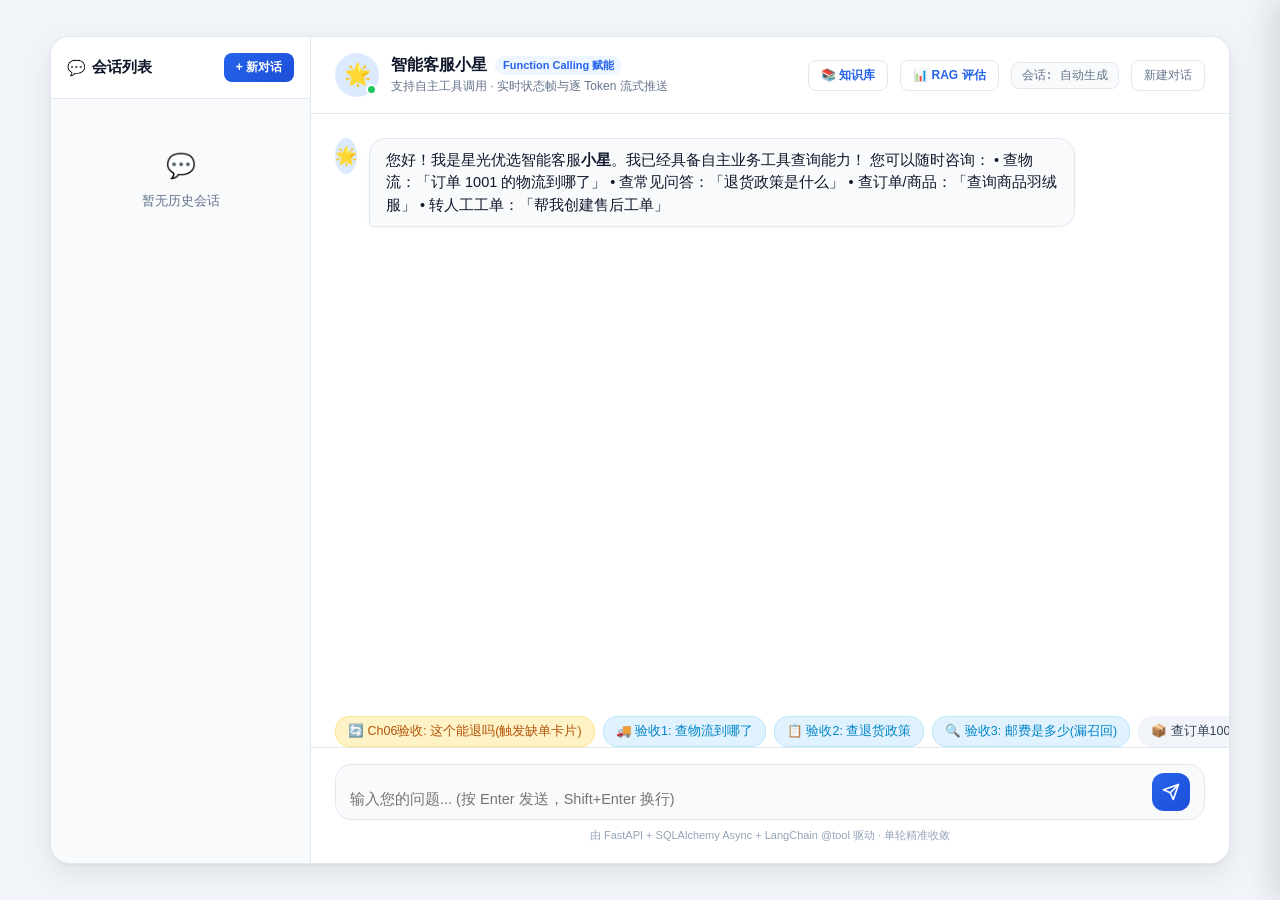
==== commit cd2c3272: "feat(ui): 实现聊天界面逐token推送与工具气泡紧凑布局优化" ====
--- a/app/static/index.html
+++ b/app/static/index.html
@@ -169,6 +169,33 @@
       white-space: nowrap;
     }
 
+    .session-delete-btn {
+      display: inline-flex;
+      align-items: center;
+      justify-content: center;
+      background: transparent;
+      border: none;
+      color: var(--text-muted, #94a3b8);
+      cursor: pointer;
+      padding: 3px;
+      border-radius: 4px;
+      opacity: 0;
+      transition: opacity 0.15s ease, color 0.15s ease, background 0.15s ease, transform 0.1s ease;
+      flex-shrink: 0;
+    }
+
+    .session-item:hover .session-delete-btn,
+    .session-item.active .session-delete-btn {
+      opacity: 0.6;
+    }
+
+    .session-delete-btn:hover {
+      opacity: 1 !important;
+      color: #ef4444 !important;
+      background: rgba(239, 68, 68, 0.12);
+      transform: scale(1.1);
+    }
+
     .session-item-time {
       font-size: 11px;
       color: var(--text-muted);
@@ -332,13 +359,25 @@
     }
 
     .msg-content {
-      padding: 12px 18px;
+      padding: 10px 16px;
       border-radius: 16px;
       font-size: 14.5px;
-      line-height: 1.6;
+      line-height: 1.55;
       word-break: break-word;
+      white-space: normal;
+      position: relative;
+    }
+
+    .msg-row.user .msg-content,
+    .text-body {
       white-space: pre-wrap;
-      position: relative;
+      word-break: break-word;
+    }
+
+    .text-body {
+      margin: 0;
+      padding: 0;
+      line-height: 1.55;
     }
 
     .msg-row.user .msg-content {
@@ -359,18 +398,78 @@
 
     /* 工具轨迹徽章 Tool Badges */
     .tool-badge-container {
-      margin-bottom: 10px;
+      display: flex;
+      flex-wrap: wrap;
+      align-items: center;
+      gap: 6px;
+      margin-top: 0;
+      margin-bottom: 4px;
+      line-height: 1;
+    }
+
+    .tool-badge-container:last-child {
+      margin-bottom: 0;
     }
 
     .tool-badge {
       display: inline-flex;
       align-items: center;
-      gap: 6px;
-      font-size: 12px;
-      padding: 4px 10px;
-      border-radius: 20px;
+      gap: 5px;
+      font-size: 11.5px;
+      padding: 2.5px 8px;
+      border-radius: 16px;
       font-weight: 500;
       transition: all 0.3s ease;
+      line-height: 1.3;
+    }
+
+    /* 历史记录/独立工具调用行专用紧凑样式 */
+    .msg-row.tool-msg-row {
+      margin-top: -12px;
+      margin-bottom: -10px;
+      gap: 8px;
+    }
+
+    .msg-row.tool-msg-row .avatar {
+      width: 28px;
+      height: 28px;
+      font-size: 14px;
+      opacity: 0.75;
+      transform: scale(0.9);
+      align-self: center;
+    }
+
+    .msg-row.tool-msg-row .msg-content {
+      padding: 2px 4px;
+      background: transparent;
+      border: none;
+      box-shadow: none;
+      min-width: unset;
+    }
+
+    .msg-row.tool-msg-row .tool-badge-container {
+      margin-bottom: 0;
+    }
+
+    /* 工具返回结果行紧凑样式 */
+    .msg-row.tool-result-row {
+      margin-top: -10px;
+      margin-bottom: -8px;
+      gap: 8px;
+    }
+
+    .msg-row.tool-result-row .avatar {
+      width: 28px;
+      height: 28px;
+      font-size: 14px;
+      opacity: 0.75;
+      transform: scale(0.9);
+    }
+
+    .msg-row.tool-result-row .msg-content {
+      padding: 8px 12px;
+      border-radius: 10px;
+      max-width: 80%;
     }
 
     .tool-badge.loading {
@@ -968,6 +1067,122 @@
       color: #ffffff;
       border-color: #22c55e;
     }
+
+    /* ==========================================================================
+       Ch08: 工单预览卡片与人机确认交互
+       ========================================================================== */
+    .ticket-preview-container {
+      margin: 8px 0 10px 0;
+      width: 100%;
+    }
+
+    .ticket-preview-card {
+      background: #ffffff;
+      border: 1.5px solid #e0e7ff;
+      border-radius: 14px;
+      padding: 14px 16px;
+      display: flex;
+      flex-direction: column;
+      gap: 10px;
+      box-shadow: 0 4px 16px rgba(99, 102, 241, 0.08);
+      transition: all 0.2s ease;
+    }
+
+    .ticket-preview-header {
+      display: flex;
+      align-items: center;
+      justify-content: space-between;
+      border-bottom: 1px dashed #e2e8f0;
+      padding-bottom: 8px;
+    }
+
+    .ticket-preview-title {
+      font-size: 13.5px;
+      font-weight: 700;
+      color: #3730a3;
+      display: flex;
+      align-items: center;
+      gap: 6px;
+    }
+
+    .ticket-type-badge {
+      font-size: 11.5px;
+      padding: 2px 8px;
+      border-radius: 8px;
+      background: #e0e7ff;
+      color: #4338ca;
+      font-weight: 600;
+    }
+
+    .ticket-preview-body {
+      font-size: 13px;
+      color: #334155;
+      line-height: 1.5;
+      background: #f8fafc;
+      border-radius: 8px;
+      padding: 8px 10px;
+      border-left: 3px solid #6366f1;
+    }
+
+    .ticket-preview-actions {
+      display: flex;
+      gap: 8px;
+      justify-content: flex-end;
+      align-items: center;
+      margin-top: 2px;
+    }
+
+    .btn-ticket-confirm {
+      background: linear-gradient(135deg, #4f46e5 0%, #3730a3 100%);
+      color: #ffffff;
+      border: none;
+      padding: 6px 14px;
+      border-radius: 8px;
+      font-size: 12.5px;
+      font-weight: 600;
+      cursor: pointer;
+      transition: all 0.15s ease;
+      display: inline-flex;
+      align-items: center;
+      gap: 4px;
+    }
+
+    .btn-ticket-confirm:hover:not(:disabled) {
+      opacity: 0.92;
+      transform: translateY(-1px);
+    }
+
+    .btn-ticket-cancel {
+      background: #f1f5f9;
+      color: #64748b;
+      border: 1px solid #cbd5e1;
+      padding: 6px 12px;
+      border-radius: 8px;
+      font-size: 12.5px;
+      font-weight: 500;
+      cursor: pointer;
+      transition: all 0.15s ease;
+    }
+
+    .btn-ticket-cancel:hover:not(:disabled) {
+      background: #e2e8f0;
+      color: #475569;
+    }
+
+    .ticket-preview-actions button:disabled {
+      opacity: 0.55;
+      cursor: not-allowed;
+      pointer-events: none;
+      transform: none !important;
+    }
+
+    .ticket-preview-status {
+      font-size: 12px;
+      font-weight: 600;
+      margin-right: auto;
+    }
+    .ticket-status-confirmed { color: #16a34a; }
+    .ticket-status-cancelled { color: #dc2626; }
 
     /* 退款弹窗 Modal */
     .refund-modal-overlay {
@@ -1382,6 +1597,14 @@
               <div class="session-item-header">
                 <span class="session-item-title" title="${title}">${title}</span>
                 ${summaryBadgeHtml}
+                <button class="session-delete-btn" title="删除此会话" onclick="deleteSession(event, ${s.id})">
+                  <svg width="13" height="13" viewBox="0 0 24 24" fill="none" stroke="currentColor" stroke-width="2" stroke-linecap="round" stroke-linejoin="round">
+                    <polyline points="3 6 5 6 21 6"></polyline>
+                    <path d="M19 6v14a2 2 0 0 1-2 2H7a2 2 0 0 1-2-2V6m3 0V4a2 2 0 0 1 2-2h4a2 2 0 0 1 2 2v2"></path>
+                    <line x1="10" y1="11" x2="10" y2="17"></line>
+                    <line x1="14" y1="11" x2="14" y2="17"></line>
+                  </svg>
+                </button>
               </div>
               <div class="session-item-time">
                 <span>#${s.id}</span>
@@ -1446,40 +1669,57 @@
         return;
       }
 
-      for (const m of messages) {
+      for (let i = 0; i < messages.length; i++) {
+        const m = messages[i];
         if (m.role === 'user') {
           appendUserMessage(m.content || '');
         } else if (m.role === 'assistant') {
-          if (m.tool_calls && Array.isArray(m.tool_calls) && m.tool_calls.length > 0) {
-            for (const call of m.tool_calls) {
-              const callName = call.name || '业务工具';
-              const row = document.createElement('div');
-              row.className = 'msg-row bot';
-              row.innerHTML = `
-                <div class="avatar" style="width:36px; height:36px; font-size:18px;">🌟</div>
-                <div class="msg-content">
-                  <div class="tool-badge-container">
-                    <div class="tool-badge completed">
-                      <span>📦 已调用工具: <strong>${escapeHtml(callName)}</strong></span>
-                      <span style="opacity:0.8; font-size:11px;">[已执行]</span>
-                    </div>
-                  </div>
-                </div>
-              `;
-              messagesContainer.appendChild(row);
+          const toolCalls = (m.tool_calls && Array.isArray(m.tool_calls)) ? m.tool_calls : [];
+          const content = (m.content || '').replace(/^[\r\n]+/, '');
+
+          // 如果当前 assistant 只有 tool_calls 没有文本，且后面跟着当前轮次的 assistant 文本回复，则合并至同一气泡渲染
+          if (toolCalls.length > 0 && !content && i + 1 < messages.length) {
+            let nextAssistantIdx = -1;
+            for (let j = i + 1; j < messages.length; j++) {
+              if (messages[j].role === 'user') break;
+              if (messages[j].role === 'assistant' && messages[j].content) {
+                nextAssistantIdx = j;
+                break;
+              }
+            }
+            if (nextAssistantIdx !== -1) {
+              messages[nextAssistantIdx]._mergedToolCalls = (messages[nextAssistantIdx]._mergedToolCalls || []).concat(toolCalls);
+              continue;
             }
           }
-          if (m.content) {
-            appendAssistantMessage(m.content, '🌟');
+
+          const allToolCalls = (m._mergedToolCalls || []).concat(toolCalls);
+          const row = document.createElement('div');
+          row.className = 'msg-row bot';
+
+          let toolBadgesHtml = '';
+          if (allToolCalls.length > 0) {
+            const badges = allToolCalls.map(call => {
+              const callName = call.name || '业务工具';
+              return `<div class="tool-badge completed"><span>📦 已调用工具: <strong>${escapeHtml(callName)}</strong></span><span style="opacity:0.8; font-size:11px;">[已执行]</span></div>`;
+            }).join('');
+            toolBadgesHtml = `<div class="tool-badge-container">${badges}</div>`;
           }
+
+          const textHtml = content ? `<div class="text-body">${renderContentWithCitations(content)}</div>` : '';
+          row.innerHTML = `<div class="avatar" style="width:36px; height:36px; font-size:18px;">🌟</div><div class="msg-content">${toolBadgesHtml}${textHtml}</div>`;
+          messagesContainer.appendChild(row);
+
         } else if (m.role === 'tool') {
           const row = document.createElement('div');
-          row.className = 'msg-row bot';
+          row.className = 'msg-row bot tool-result-row';
           row.innerHTML = `
-            <div class="avatar" style="width:36px; height:36px; font-size:18px;">🔧</div>
-            <div class="msg-content" style="background:#f1f5f9; font-family:monospace; font-size:12px;">
-              <div style="font-weight:600; margin-bottom:4px; color:#475569;">⚙️ 工具返回结果:</div>
-              <div style="white-space:pre-wrap; word-break:break-all;">${escapeHtml(m.content || '')}</div>
+            <div class="avatar">🔧</div>
+            <div class="msg-content" style="background:#f8fafc; font-family:monospace; font-size:11px; border:1px dashed #cbd5e1; color:#64748b; padding:4px 10px;">
+              <details style="cursor:pointer;">
+                <summary style="font-weight:600; color:#475569;">⚙️ 工具返回结果 (点击展开)</summary>
+                <div style="white-space:pre-wrap; word-break:break-all; max-height:80px; overflow-y:auto; margin-top:4px;">${escapeHtml(m.content || '')}</div>
+              </details>
             </div>
           `;
           messagesContainer.appendChild(row);
@@ -1490,6 +1730,38 @@
       scrollToBottom();
     }
 
+    async function deleteSession(event, conversationId) {
+      if (event) event.stopPropagation();
+      if (isStreaming) {
+        alert('当前正在生成回复中，请稍候再操作。');
+        return;
+      }
+      const ok = confirm(`确定要删除会话 #${conversationId} 吗？此操作将永久删除该会话及其全部聊天记录，无法撤销。`);
+      if (!ok) return;
+
+      try {
+        const res = await fetch('/api/conversations/' + conversationId, {
+          method: 'DELETE'
+        });
+        if (!res.ok) {
+          const data = await res.json().catch(() => ({}));
+          alert('删除会话失败: ' + (data.detail || res.statusText));
+          return;
+        }
+        if (String(currentConversationId) === String(conversationId)) {
+          currentConversationId = null;
+          currentRefundOrderId = null;
+          activeRefundBtn = null;
+          sessionDisplay.innerText = '会话: 未开始';
+          messagesContainer.innerHTML = defaultWelcomeHtml;
+        }
+        await loadSessions();
+      } catch (err) {
+        console.error('删除会话异常:', err);
+        alert('删除会话异常，请稍后重试');
+      }
+    }
+
     function sendQuickText(text) {
       if (isStreaming) return;
       userInput.value = text;
@@ -1547,14 +1819,7 @@
 
       const content = document.createElement('div');
       content.className = 'msg-content';
-      content.innerHTML = `
-        <div class="tool-badge-container" style="display:none;"></div>
-        <div class="text-body">
-          <span class="typing-indicator">
-            <span></span><span></span><span></span>
-          </span>
-        </div>
-      `;
+      content.innerHTML = '<div class="tool-badge-container" style="display:none;"></div><div class="text-body"><span class="typing-indicator"><span></span><span></span><span></span></span></div>';
 
       row.appendChild(avatar);
       row.appendChild(content);
@@ -1563,6 +1828,97 @@
       return content;
     }
 
+    /**
+     * 逐 Token 平滑打字机队列管理器
+     * @param {HTMLElement} targetEl 目标容器元素 (textBody)
+     * @param {Object} options 配置项 (delay, onUpdate, onComplete, fallbackText)
+     */
+    function createTokenStreamer(targetEl, options = {}) {
+      let targetText = '';
+      let displayedIndex = 0;
+      let timer = null;
+      let isCompleted = false;
+      const baseDelay = options.delay || 18; // 基础步进间隔 ms
+
+      function tick() {
+        if (!targetEl) return;
+
+        if (displayedIndex < targetText.length) {
+          // 动态自适应调速：根据滞后字符量动态调整单次步进长度，兼顾平滑打字感与大段文本响应速度
+          const remaining = targetText.length - displayedIndex;
+          let step = 1;
+          if (remaining > 100) {
+            step = 5;
+          } else if (remaining > 50) {
+            step = 3;
+          } else if (remaining > 20) {
+            step = 2;
+          }
+
+          displayedIndex = Math.min(displayedIndex + step, targetText.length);
+          const currentSub = targetText.slice(0, displayedIndex);
+
+          // 渲染内容（含引用角标）并附带打字机光标
+          targetEl.innerHTML = renderContentWithCitations(currentSub) + '<span class="typing-cursor"></span>';
+          if (options.onUpdate) options.onUpdate(currentSub);
+          scrollToBottom();
+
+          timer = setTimeout(tick, baseDelay);
+        } else {
+          timer = null;
+          if (isCompleted) {
+            // 所有字符全部输出完成，移除光标，渲染最终状态
+            targetEl.innerHTML = renderContentWithCitations(targetText || options.fallbackText || '');
+            if (options.onComplete) {
+              options.onComplete(targetText);
+            }
+            scrollToBottom();
+          }
+        }
+      }
+
+      return {
+        append(chunk) {
+          if (!chunk) return;
+          // 首包去除开头的换行符，防止模型响应自带 \n\n 撑开巨大空隙
+          if (targetText.length === 0) {
+            chunk = chunk.replace(/^[\r\n]+/, '');
+            if (!chunk) return;
+          }
+          targetText += chunk;
+          if (!timer) {
+            tick();
+          }
+        },
+        complete(fallbackText = '') {
+          isCompleted = true;
+          options.fallbackText = fallbackText;
+          if (!timer && displayedIndex >= targetText.length) {
+            targetEl.innerHTML = renderContentWithCitations(targetText || fallbackText);
+            if (options.onComplete) {
+              options.onComplete(targetText);
+            }
+            scrollToBottom();
+          }
+        },
+        flush() {
+          if (timer) {
+            clearTimeout(timer);
+            timer = null;
+          }
+          displayedIndex = targetText.length;
+          targetEl.innerHTML = renderContentWithCitations(targetText || options.fallbackText || '');
+          if (options.onComplete) {
+            options.onComplete(targetText);
+          }
+          scrollToBottom();
+        },
+        getText() {
+          return targetText;
+        }
+      };
+    }
+
     async function sendMessage() {
       const text = userInput.value.trim();
       if (!text || isStreaming) return;
@@ -1584,8 +1940,34 @@
       const toolContainer = botContentEl.querySelector('.tool-badge-container');
       const textBody = botContentEl.querySelector('.text-body');
 
-      let fullText = '';
       let hasReceivedFirstToken = false;
+      let streamer = null;
+
+      const finishStreaming = () => {
+        isStreaming = false;
+        btnSend.disabled = false;
+        userInput.focus();
+        loadSessions(currentConversationId);
+      };
+
+      streamer = createTokenStreamer(textBody, {
+        delay: 18,
+        onComplete: (fullText) => {
+          // 为 Bot 回复挂载左下角满意度反馈 (👍/👎 点亮锁定)
+          if (fullText && !botContentEl.querySelector('.feedback-bar')) {
+            const fbBar = document.createElement('div');
+            fbBar.className = 'feedback-bar';
+            fbBar.innerHTML = `
+              <button type="button" class="btn-fb-thumb up" onclick="handleFeedback(this, 'up')" title="回答有帮助">👍 赞</button>
+              <button type="button" class="btn-fb-thumb down" onclick="handleFeedback(this, 'down')" title="回答不准确">👎 踩</button>
+              <span class="fb-tip"></span>
+            `;
+            botContentEl.appendChild(fbBar);
+          }
+          scrollToBottom();
+          finishStreaming();
+        }
+      });
 
       try {
         const payload = {
@@ -1644,6 +2026,8 @@
               // 事件分流处理
               if (data.event_type === 'order_selector') {
                 renderOrderSelectorCards(botContentEl, data.orders || []);
+              } else if (data.event_type === 'ticket_preview') {
+                renderTicketPreviewCard(botContentEl, data);
               } else if (data.event_type === 'citations') {
                 botContentEl._citations = data.citations || [];
                 console.log('Received citations snapshot:', botContentEl._citations);
@@ -1678,12 +2062,11 @@
                     hasReceivedFirstToken = true;
                     textBody.innerHTML = ''; // 移除 loading 三个点
                   }
-                  fullText += chunk;
-                  textBody.innerHTML = renderContentWithCitations(fullText) + '<span class="typing-cursor"></span>';
-                  scrollToBottom();
+                  streamer.append(chunk);
                 }
               } else if (data.event_type === 'error' || data.error) {
                 const errMsg = data.error || '未知异常';
+                if (streamer) streamer.flush();
                 textBody.innerHTML = `<span style="color:#ef4444;">出错了: ${escapeHtml(errMsg)}</span>`;
                 scrollToBottom();
               }
@@ -1693,31 +2076,13 @@
           }
         }
 
-        // 流结束，移除光标并渲染最终格式
-        if (textBody) {
-          textBody.innerHTML = renderContentWithCitations(fullText || (hasReceivedFirstToken ? '' : '抱歉，未能获取有效回复。'));
-        }
-
-        // 为 Bot 回复挂载左下角满意度反馈 (👍/👎 点亮锁定)
-        if (fullText && !botContentEl.querySelector('.feedback-bar')) {
-          const fbBar = document.createElement('div');
-          fbBar.className = 'feedback-bar';
-          fbBar.innerHTML = `
-            <button type="button" class="btn-fb-thumb up" onclick="handleFeedback(this, 'up')" title="回答有帮助">👍 赞</button>
-            <button type="button" class="btn-fb-thumb down" onclick="handleFeedback(this, 'down')" title="回答不准确">👎 踩</button>
-            <span class="fb-tip"></span>
-          `;
-          botContentEl.appendChild(fbBar);
-        }
-        scrollToBottom();
+        // 网络流结束，通知打字机准备收尾
+        streamer.complete(hasReceivedFirstToken ? '' : '抱歉，未能获取有效回复。');
 
       } catch (err) {
+        if (streamer) streamer.flush();
         textBody.innerHTML = `<span style="color:#ef4444;">请求失败: ${escapeHtml(err.message)}</span>`;
-      } finally {
-        isStreaming = false;
-        btnSend.disabled = false;
-        userInput.focus();
-        loadSessions(currentConversationId);
+        finishStreaming();
       }
     }
 
@@ -2031,6 +2396,20 @@
       } else {
         btn.classList.add('active-down');
         tip.innerText = '已反馈 (待改进) 👎';
+        
+        // 发送飞轮反馈
+        fetch('/api/chat/feedback', {
+          method: 'POST',
+          headers: {
+            'Content-Type': 'application/json'
+          },
+          body: JSON.stringify({
+            conversation_id: currentConversationId,
+            feedback_type: 'down',
+            query: lastUserMessageText,
+            reason: '用户对回答不满意(点踩)'
+          })
+        }).catch(err => console.error('Error submitting feedback:', err));
       }
 
       // 一次性锁定所有按钮
@@ -2043,6 +2422,184 @@
         conversation_id: currentConversationId,
         timestamp: new Date().toISOString()
       });
+    }
+
+    /* ==========================================================================
+       Ch08: 工单预览卡片与人机确认恢复交互
+       ========================================================================== */
+    function renderTicketPreviewCard(botContentEl, data) {
+      let container = botContentEl.querySelector('.ticket-preview-container');
+      if (!container) {
+        container = document.createElement('div');
+        container.className = 'ticket-preview-container';
+        const textBody = botContentEl.querySelector('.text-body');
+        if (textBody) {
+          botContentEl.insertBefore(container, textBody);
+        } else {
+          botContentEl.appendChild(container);
+        }
+      }
+
+      const ticketType = data.ticket_type || '售后';
+      const description = data.description || '无具体描述';
+      const convId = data.conversation_id || currentConversationId;
+
+      container.innerHTML = `
+        <div class="ticket-preview-card" data-conv-id="${escapeHtml(convId)}">
+          <div class="ticket-preview-header">
+            <div class="ticket-preview-title">
+              <span>📝</span>
+              <span>人工客服工单确认</span>
+            </div>
+            <span class="ticket-type-badge">${escapeHtml(ticketType)}工单</span>
+          </div>
+          <div class="ticket-preview-body">
+            <strong>问题详情：</strong>${escapeHtml(description)}
+          </div>
+          <div class="ticket-preview-actions">
+            <span class="ticket-preview-status" style="display:none;"></span>
+            <button type="button" class="btn-ticket-cancel" onclick="handleTicketDecision(this, ${convId}, 'cancel')">取消</button>
+            <button type="button" class="btn-ticket-confirm" onclick="handleTicketDecision(this, ${convId}, 'confirm')">确认提交</button>
+          </div>
+        </div>
+      `;
+      scrollToBottom();
+    }
+
+    async function handleTicketDecision(btnEl, convId, action) {
+      if (isStreaming) return;
+      const cardEl = btnEl.closest('.ticket-preview-card');
+      if (!cardEl) return;
+
+      const actionsEl = cardEl.querySelector('.ticket-preview-actions');
+      const statusEl = cardEl.querySelector('.ticket-preview-status');
+      const allBtns = actionsEl.querySelectorAll('button');
+      allBtns.forEach(b => b.disabled = true);
+
+      if (action === 'confirm') {
+        statusEl.innerText = '✓ 已确认提交';
+        statusEl.className = 'ticket-preview-status ticket-status-confirmed';
+        statusEl.style.display = 'inline-block';
+      } else {
+        statusEl.innerText = '✕ 已取消';
+        statusEl.className = 'ticket-preview-status ticket-status-cancelled';
+        statusEl.style.display = 'inline-block';
+      }
+
+      await resumeChatWorkflow(convId, action);
+    }
+
+    async function resumeChatWorkflow(convId, action) {
+      isStreaming = true;
+      btnSend.disabled = true;
+
+      // 创建新的 Bot 气泡
+      const botMsgEl = document.createElement('div');
+      botMsgEl.className = 'msg-row bot';
+      botMsgEl.innerHTML = '<div class="avatar" style="width:36px; height:36px; font-size:18px;">🌟</div><div class="msg-content"><div class="tool-badge-container" style="display:none;"></div><div class="text-body"><span class="typing-indicator"><span></span><span></span><span></span></span></div></div>';
+      messagesContainer.appendChild(botMsgEl);
+      scrollToBottom();
+
+      const botContentEl = botMsgEl.querySelector('.msg-content');
+      const toolContainer = botMsgEl.querySelector('.tool-badge-container');
+      const textBody = botMsgEl.querySelector('.text-body');
+
+      let hasReceivedFirstToken = false;
+      let streamer = null;
+
+      const finishStreaming = () => {
+        isStreaming = false;
+        btnSend.disabled = false;
+        userInput.focus();
+        loadSessions(currentConversationId);
+      };
+
+      streamer = createTokenStreamer(textBody, {
+        delay: 18,
+        onComplete: () => {
+          scrollToBottom();
+          finishStreaming();
+        }
+      });
+
+      try {
+        const response = await fetch('/api/chat/resume', {
+          method: 'POST',
+          headers: { 'Content-Type': 'application/json' },
+          body: JSON.stringify({ conversation_id: convId, action: action })
+        });
+
+        if (!response.ok) {
+          throw new Error('恢复工作流失败: ' + response.statusText);
+        }
+
+        const reader = response.body.getReader();
+        const decoder = new TextDecoder('utf-8');
+        let buffer = '';
+
+        while (true) {
+          const { done, value } = await reader.read();
+          if (done) break;
+
+          buffer += decoder.decode(value, { stream: true });
+          const parts = buffer.split('\n\n');
+          buffer = parts.pop();
+
+          for (const part of parts) {
+            const trimmed = part.trim();
+            if (!trimmed || !trimmed.startsWith('data:')) continue;
+
+            const dataStr = trimmed.replace(/^data:\s*/, '');
+            if (dataStr === '[DONE]') break;
+
+            try {
+              const data = JSON.parse(dataStr);
+              if (data.event_type === 'tool_start') {
+                toolContainer.style.display = 'block';
+                const label = data.tool_label || data.tool_name;
+                toolContainer.innerHTML = `
+                  <div class="tool-badge loading">
+                    <div class="tool-spinner"></div>
+                    <span>⚡ 正在调用工具: <strong>${escapeHtml(label)}</strong> (${escapeHtml(data.tool_name)}) ...</span>
+                  </div>
+                `;
+                scrollToBottom();
+              } else if (data.event_type === 'tool_end') {
+                toolContainer.style.display = 'block';
+                const statusIcon = data.success ? '📦' : '⚠️';
+                const statusText = data.success ? '调用成功' : '调用异常';
+                const badgeClass = data.success ? 'completed' : 'failed';
+                toolContainer.innerHTML = `
+                  <div class="tool-badge ${badgeClass}">
+                    <span>${statusIcon} 已调用工具: <strong>${escapeHtml(data.tool_name)}</strong></span>
+                    <span style="opacity:0.8; font-size:11px;">[${statusText}]</span>
+                  </div>
+                `;
+                scrollToBottom();
+              } else if (data.event_type === 'text' || (!data.event_type && data.content)) {
+                const chunk = data.content || '';
+                if (chunk) {
+                  if (!hasReceivedFirstToken) {
+                    hasReceivedFirstToken = true;
+                    textBody.innerHTML = '';
+                  }
+                  streamer.append(chunk);
+                }
+              } else if (data.event_type === 'actions') {
+                renderActionButtons(botContentEl, data.actions || []);
+              }
+            } catch (err) {
+              console.warn('解析 resume SSE 帧失败:', err, dataStr);
+            }
+          }
+        }
+
+        streamer.complete(hasReceivedFirstToken ? '' : '已处理完成。');
+      } catch (err) {
+        if (streamer) streamer.flush();
+        textBody.innerHTML = `<span style="color:#ef4444;">请求失败: ${escapeHtml(err.message)}</span>`;
+        finishStreaming();
+      }
     }
 
     function escapeHtml(str) {
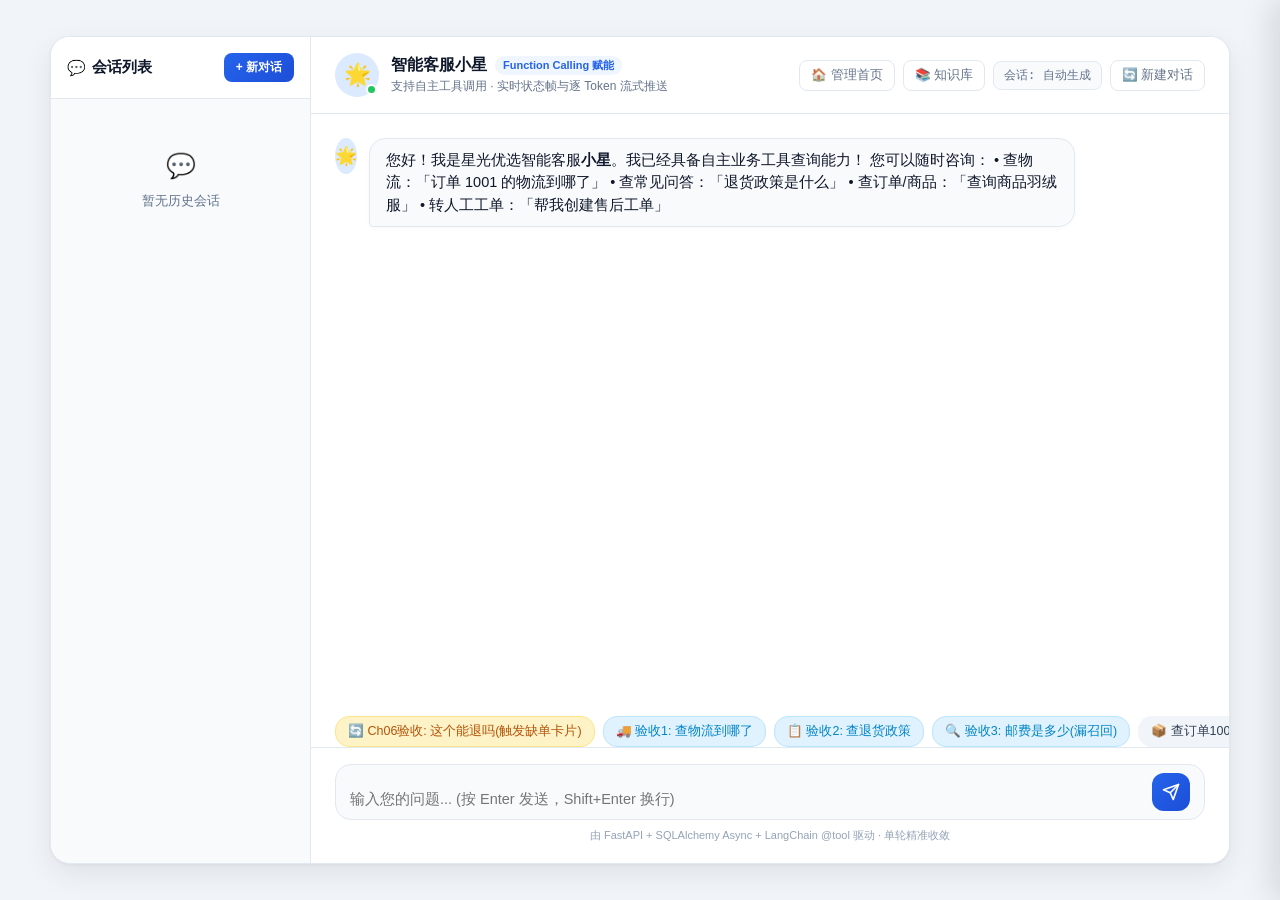
==== commit 62d3574f: "header unify" ====
--- a/app/static/index.html
+++ b/app/static/index.html
@@ -300,34 +300,53 @@
     .header-actions {
       display: flex;
       align-items: center;
-      gap: 12px;
+      gap: 8px;
+      flex-wrap: wrap;
+    }
+
+    .btn-nav {
+      display: inline-flex;
+      align-items: center;
+      gap: 5px;
+      padding: 6px 11px;
+      font-size: 12.5px;
+      font-weight: 500;
+      color: var(--text-muted);
+      background: #ffffff;
+      border: 1px solid var(--border-color);
+      border-radius: 8px;
+      text-decoration: none;
+      transition: all 0.2s;
+      cursor: pointer;
+    }
+
+    .btn-nav:hover {
+      background: #f8fafc;
+      color: var(--primary);
+      border-color: #bfdbfe;
+    }
+
+    .btn-nav.active {
+      background: #eff6ff;
+      color: var(--primary);
+      border-color: #93c5fd;
+      font-weight: 600;
+    }
+
+    .btn-nav.btn-reset-chat:hover {
+      background: #fef2f2;
+      color: #ef4444;
+      border-color: #fca5a5;
     }
 
     .session-badge {
       font-size: 12px;
       color: var(--text-muted);
       background: #f8fafc;
-      padding: 4px 10px;
+      padding: 5px 10px;
       border-radius: 8px;
       border: 1px solid var(--border-color);
       font-family: monospace;
-    }
-
-    .btn-reset {
-      background: transparent;
-      border: 1px solid var(--border-color);
-      color: var(--text-muted);
-      padding: 6px 12px;
-      border-radius: 8px;
-      font-size: 12px;
-      cursor: pointer;
-      transition: all 0.2s;
-    }
-
-    .btn-reset:hover {
-      background: #f1f5f9;
-      color: #ef4444;
-      border-color: #fca5a5;
     }
 
     /* 消息流区域 */
@@ -1383,10 +1402,10 @@
           </div>
         </div>
         <div class="header-actions">
-          <a href="/kb" class="btn-reset" style="text-decoration:none; display:inline-flex; align-items:center; gap:4px; color:var(--primary); font-weight:600;" title="知识库管理工作台">📚 知识库</a>
-          <a href="/rag-eval" class="btn-reset" style="text-decoration:none; display:inline-flex; align-items:center; gap:4px; color:var(--primary); font-weight:600;" title="RAG 质量评估工作台">📊 RAG 评估</a>
+          <a href="/admin" class="btn-nav" title="后台聚合管理中心">🏠 管理首页</a>
+          <a href="/kb" class="btn-nav" title="知识库管理工作台">📚 知识库</a>
           <div class="session-badge" id="session-display">会话: 自动生成</div>
-          <button class="btn-reset" id="btn-clear" title="开启全新会话">新建对话</button>
+          <button class="btn-nav btn-reset-chat" id="btn-clear" title="开启全新会话">🔄 新建对话</button>
         </div>
       </header>
 
